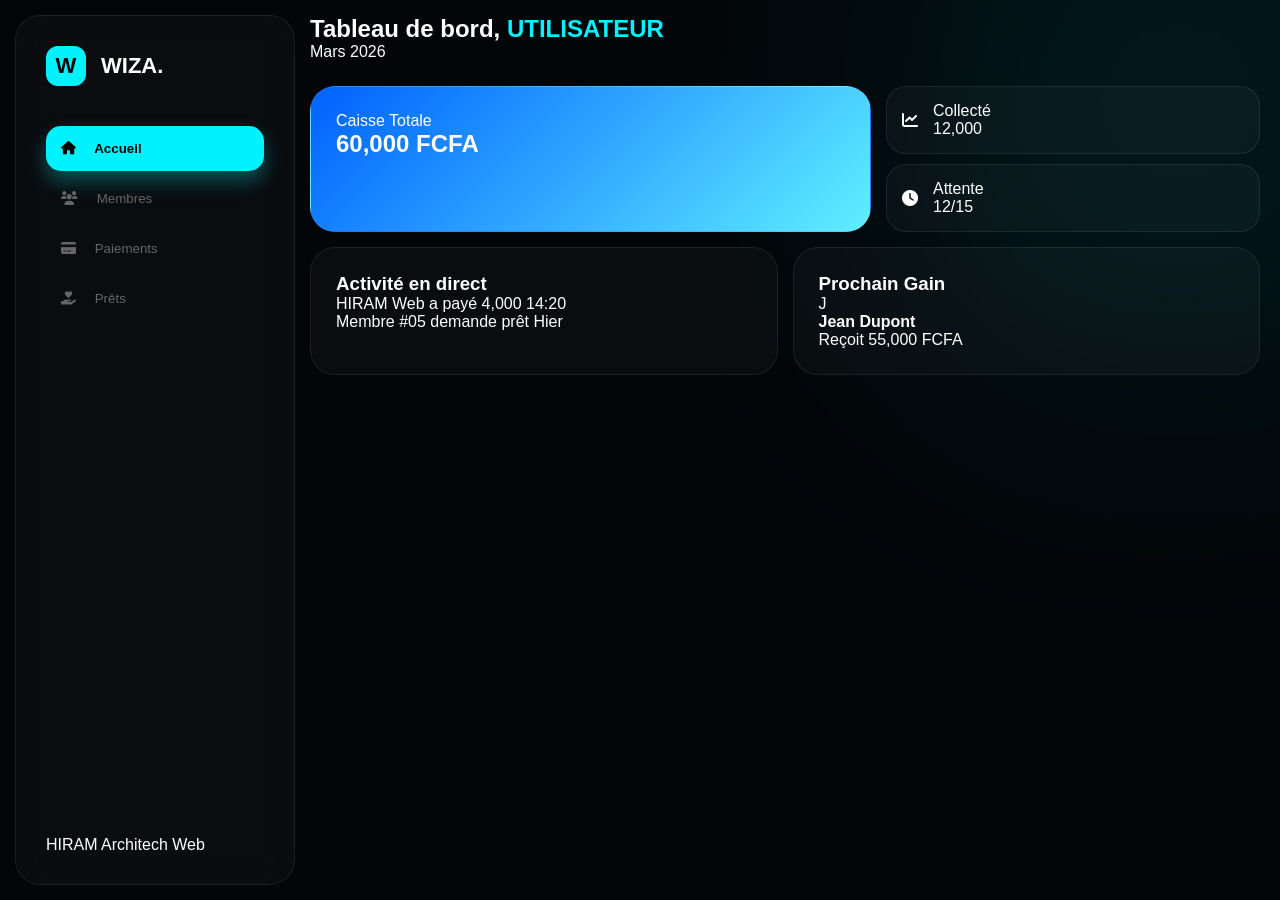
==== index.html @ 7eb0c005 "Add files via upload" ====
<!DOCTYPE html>
<html lang="fr">
<head>
    <meta charset="UTF-8">
    <meta name="viewport" content="width=device-width, initial-scale=1.0">
    <title>Wiza Premium | Tontine Hub</title>
    <link rel="stylesheet" href="style.css">
    <link rel="icon" type="image/png" href="./asset/J.png">
    <link rel="apple-touch-icon" href="./asset/J.png">
    <link rel="stylesheet" href="https://cdnjs.cloudflare.com/ajax/libs/font-awesome/6.0.0/css/all.min.css">
</head>
<body>
    <div class="blob-bg"></div>

    <div class="app-shell">
        <aside class="sidebar">
            <div class="brand">
                <div class="brand-icon">W</div>
                <span>WIZA.</span>
            </div>
            <nav class="nav-links">
                <button class="nav-btn active" onclick="showSection('home')"><i class="fa-solid fa-house"></i> Accueil</button>
                <button class="nav-btn" onclick="showSection('members')"><i class="fa-solid fa-users"></i> Membres</button>
                <button class="nav-btn" onclick="showSection('pay')"><i class="fa-solid fa-credit-card"></i> Paiements</button>
                <button class="nav-btn" onclick="showSection('loan')"><i class="fa-solid fa-hand-holding-heart"></i> Prêts</button>
            </nav>
            <div class="sidebar-footer">HIRAM Architech Web</div>
        </aside>

        <main class="content">
            
            <section id="home" class="page active">
                <div class="header-main">
                    <h1>Tableau de bord, <span>UTILISATEUR</span></h1>
                    <div class="date-now">Mars 2026</div>
                </div>

                <div class="stats-row">
                    <div class="card card-gradient">
                        <span class="label">Caisse Totale</span>
                        <h2 class="amount">60,000 <span>FCFA</span></h2>
                        <div class="progress-bar"><div class="fill" style="width: 80%;"></div></div>
                    </div>
                    <div class="mini-stats">
                        <div class="card-mini"><i class="fa-solid fa-chart-line"></i> <div><span>Collecté</span><p>12,000</p></div></div>
                        <div class="card-mini"><i class="fa-solid fa-clock"></i> <div><span>Attente</span><p>12/15</p></div></div>
                    </div>
                </div>

                <div class="double-grid">
                    <div class="card glass">
                        <h3>Activité en direct</h3>
                        <div class="log-item"><div class="dot green"></div><p>HIRAM Web a payé 4,000 <span>14:20</span></p></div>
                        <div class="log-item"><div class="dot orange"></div><p>Membre #05 demande prêt <span>Hier</span></p></div>
                    </div>
                    <div class="card glass next-gain">
                        <h3>Prochain Gain</h3>
                        <div class="user-chip">
                            <div class="avatar">J</div>
                            <div><strong>Jean Dupont</strong><p>Reçoit 55,000 FCFA</p></div>
                        </div>
                    </div>
                </div>
            </section>

            <section id="members" class="page">
                <div class="header-main"><h1>Nos <span>15 Membres</span></h1></div>
                <div class="members-grid" id="members-list">
                    </div>
            </section>

            <section id="pay" class="page">
                <div class="header-main"><h1>Mode de dépôt</h1></div>
                <div class="pay-grid">
                    <div class="pay-btn mtn" onclick="initiatePay('MTN')">
                        <i class="fa-solid fa-phone"></i>
                        <h2>MTN Money</h2>
                        <p>Composer <b>*104#</b></p>
                    </div>
                    <div class="pay-btn airtel" onclick="initiatePay('Airtel')">
                        <i class="fa-solid fa-mobile-screen"></i>
                        <h2>Airtel Money</h2>
                        <p>Composer <b>*128#</b></p>
                    </div>
                </div>
            </section>

            <section id="loan" class="page">
                <div class="header-main"><h1>Besoin d'aide ?</h1></div>
                <div class="card glass loan-container">
                    <h2>Demander une avance</h2>
                    <textarea id="loanTxt" placeholder="Expliquez votre situation..."></textarea>
                    <button class="btn-main" onclick="sendLoan()">Envoyer la demande</button>
                </div>
            </section>

        </main>
    </div>

    <script src="script.js"></script>
</body>
</html>
---- style.css ----
:root {
    --accent: #00f2fe;
    --bg: #030508;
    --glass: rgba(255, 255, 255, 0.03);
    --border: rgba(255, 255, 255, 0.08);
}

* { margin: 0; padding: 0; box-sizing: border-box; font-family: 'Segoe UI', sans-serif; }
body { background: var(--bg); color: white; height: 100vh; overflow: hidden; }

/* Blob décoratif */
.blob-bg { position: absolute; top: -100px; right: -100px; width: 400px; height: 400px; background: #00f2fe; filter: blur(150px); opacity: 0.15; z-index: -1; }

.app-shell { display: flex; height: 100vh; padding: 15px; gap: 15px; }

/* SIDEBAR GLASSMorphism */
.sidebar { width: 280px; background: var(--glass); backdrop-filter: blur(20px); border: 1px solid var(--border); border-radius: 25px; padding: 30px; display: flex; flex-direction: column; }
.brand { display: flex; align-items: center; gap: 15px; font-size: 22px; font-weight: 900; margin-bottom: 40px; }
.brand-icon { width: 40px; height: 40px; background: var(--accent); color: #000; display: flex; align-items: center; justify-content: center; border-radius: 12px; }
.nav-links { flex-grow: 1; }
.nav-btn { width: 100%; padding: 15px; background: none; border: none; color: #666; text-align: left; cursor: pointer; border-radius: 15px; transition: 0.3s; margin-bottom: 5px; }
.nav-btn i { margin-right: 15px; }
.nav-btn.active { background: var(--accent); color: #000; font-weight: bold; box-shadow: 0 10px 20px rgba(0,242,254,0.3); }

/* CONTENT AREA */
.content { flex-grow: 1; overflow-y: auto; padding-right: 5px; }
.page { display: none; }
.page.active { display: block; animation: fadeInUp 0.4s ease; }

.header-main { margin-bottom: 25px; }
.header-main h1 span { color: var(--accent); }

/* CARDS */
.card { background: var(--glass); border: 1px solid var(--border); border-radius: 25px; padding: 25px; }
.card-gradient { background: linear-gradient(135deg, #0061ff, #60efff); color: white; }
.stats-row { display: grid; grid-template-columns: 1.5fr 1fr; gap: 15px; margin-bottom: 15px; }
.mini-stats { display: flex; flex-direction: column; gap: 10px; }
.card-mini { background: var(--glass); border: 1px solid var(--border); padding: 15px; border-radius: 20px; display: flex; align-items: center; gap: 15px; }

.double-grid { display: grid; grid-template-columns: 1fr 1fr; gap: 15px; }

/* MEMBERS GRID */
.members-grid { display: grid; grid-template-columns: repeat(auto-fill, minmax(250px, 1fr)); gap: 15px; }
.member-item { background: var(--glass); border: 1px solid var(--border); padding: 20px; border-radius: 20px; text-align: center; }
.member-item strong { display: block; margin: 10px 0; }
.status-pill { padding: 5px 10px; border-radius: 10px; font-size: 11px; font-weight: bold; }
.paid { background: rgba(0, 255, 127, 0.1); color: #00ff7f; }
.wait { background: rgba(255, 69, 58, 0.1); color: #ff453a; }

/* PAYMENTS */
.pay-grid { display: grid; grid-template-columns: 1fr 1fr; gap: 20px; }
.pay-btn { padding: 40px; border-radius: 25px; text-align: center; cursor: pointer; transition: 0.3s; }
.mtn { background: #ffcc00; color: #000; }
.airtel { background: #ed1c24; color: #fff; }

/* RESPONSIVE MOBILE */
@media (max-width: 850px) {
    .app-shell { flex-direction: column; padding: 10px; }
    .sidebar { width: 100%; height: 70px; position: fixed; bottom: 10px; left: 10px; width: calc(100% - 20px); z-index: 100; flex-direction: row; padding: 10px; }
    .nav-links { display: flex; width: 100%; justify-content: space-around; }
    .brand, .sidebar-footer { display: none; }
    .stats-row, .double-grid, .pay-grid { grid-template-columns: 1fr; }
    .content { padding-bottom: 100px; }
}

@keyframes fadeInUp { from { opacity: 0; transform: translateY(20px); } to { opacity: 1; transform: translateY(0); } }
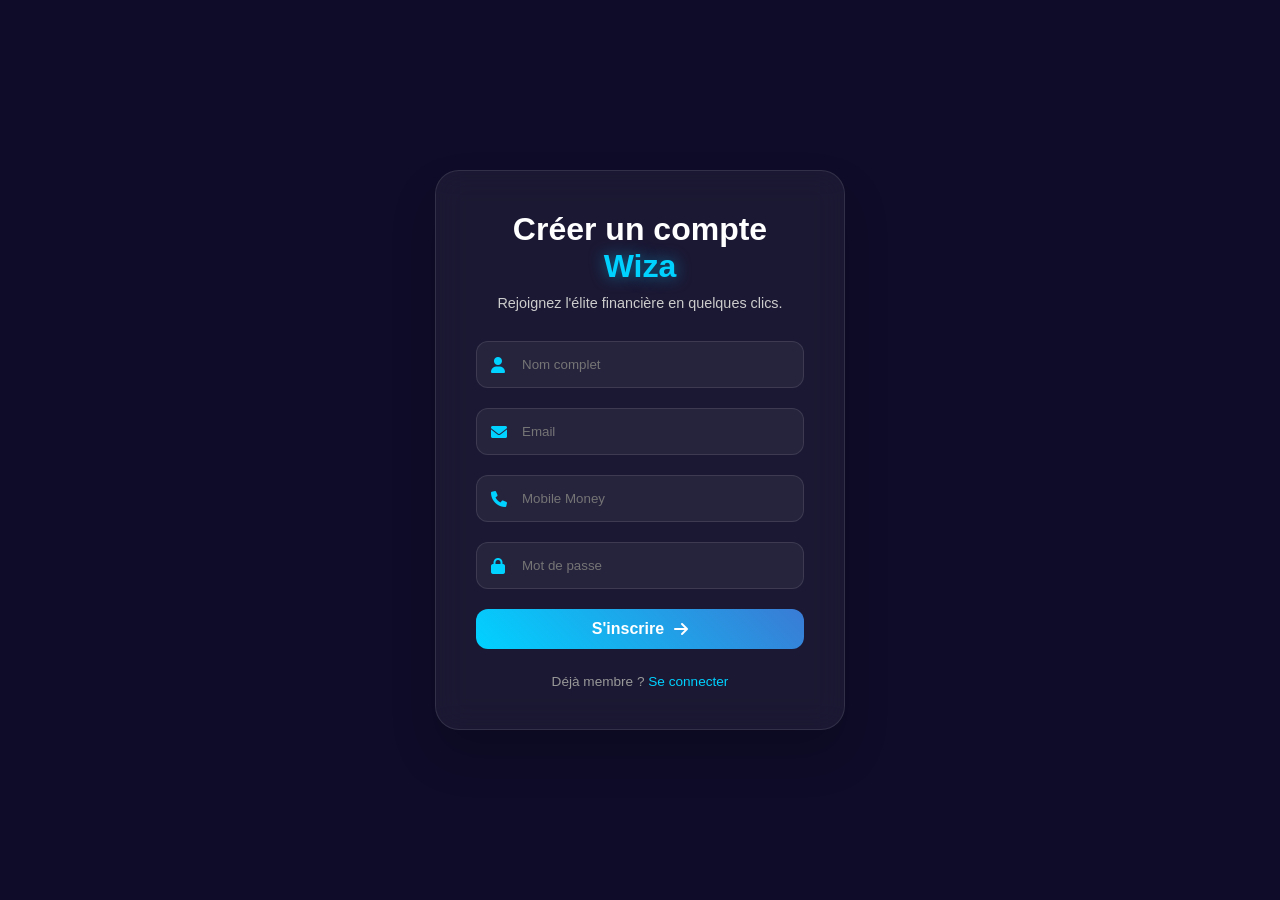
==== commit f2c62b47: "Add files via upload" ====
--- a/index.html
+++ b/index.html
@@ -3,100 +3,62 @@
 <head>
     <meta charset="UTF-8">
     <meta name="viewport" content="width=device-width, initial-scale=1.0">
-    <title>Wiza Premium | Tontine Hub</title>
+    <title>| Wiza-inscription</title>
     <link rel="stylesheet" href="style.css">
+    <link rel="apple-touch-icon" href="./asset/J.png">
     <link rel="icon" type="image/png" href="./asset/J.png">
-    <link rel="apple-touch-icon" href="./asset/J.png">
-    <link rel="stylesheet" href="https://cdnjs.cloudflare.com/ajax/libs/font-awesome/6.0.0/css/all.min.css">
+    <link href="https://cdnjs.cloudflare.com/ajax/libs/font-awesome/6.0.0/css/all.min.css" rel="stylesheet">
+    <link rel="stylesheet" href="style1.css">
+    <!-- je dois poser a ia comment faire pour tester mon backend comme en texte html  -->
+    
 </head>
 <body>
-    <div class="blob-bg"></div>
+<div class="container">
+<form  id="contact-form"  action="https://api.web3forms.com/submit" method="POST" class="glass-form">
+    <input type="hidden" name="access_key" value="8ced0072-2b9f-4238-b474-663de19e1aac">
 
-    <div class="app-shell">
-        <aside class="sidebar">
-            <div class="brand">
-                <div class="brand-icon">W</div>
-                <span>WIZA.</span>
-            </div>
-            <nav class="nav-links">
-                <button class="nav-btn active" onclick="showSection('home')"><i class="fa-solid fa-house"></i> Accueil</button>
-                <button class="nav-btn" onclick="showSection('members')"><i class="fa-solid fa-users"></i> Membres</button>
-                <button class="nav-btn" onclick="showSection('pay')"><i class="fa-solid fa-credit-card"></i> Paiements</button>
-                <button class="nav-btn" onclick="showSection('loan')"><i class="fa-solid fa-hand-holding-heart"></i> Prêts</button>
-            </nav>
-            <div class="sidebar-footer">HIRAM Architech Web</div>
-        </aside>
+    <h2>Créer un compte <span class="accent">Wiza</span></h2>
+    <p class="subtitle">Rejoignez l'élite financière en quelques clics.</p>
 
-        <main class="content">
-            
-            <section id="home" class="page active">
-                <div class="header-main">
-                    <h1>Tableau de bord, <span>UTILISATEUR</span></h1>
-                    <div class="date-now">Mars 2026</div>
-                </div>
-
-                <div class="stats-row">
-                    <div class="card card-gradient">
-                        <span class="label">Caisse Totale</span>
-                        <h2 class="amount">60,000 <span>FCFA</span></h2>
-                        <div class="progress-bar"><div class="fill" style="width: 80%;"></div></div>
-                    </div>
-                    <div class="mini-stats">
-                        <div class="card-mini"><i class="fa-solid fa-chart-line"></i> <div><span>Collecté</span><p>12,000</p></div></div>
-                        <div class="card-mini"><i class="fa-solid fa-clock"></i> <div><span>Attente</span><p>12/15</p></div></div>
-                    </div>
-                </div>
-
-                <div class="double-grid">
-                    <div class="card glass">
-                        <h3>Activité en direct</h3>
-                        <div class="log-item"><div class="dot green"></div><p>HIRAM Web a payé 4,000 <span>14:20</span></p></div>
-                        <div class="log-item"><div class="dot orange"></div><p>Membre #05 demande prêt <span>Hier</span></p></div>
-                    </div>
-                    <div class="card glass next-gain">
-                        <h3>Prochain Gain</h3>
-                        <div class="user-chip">
-                            <div class="avatar">J</div>
-                            <div><strong>Jean Dupont</strong><p>Reçoit 55,000 FCFA</p></div>
-                        </div>
-                    </div>
-                </div>
-            </section>
-
-            <section id="members" class="page">
-                <div class="header-main"><h1>Nos <span>15 Membres</span></h1></div>
-                <div class="members-grid" id="members-list">
-                    </div>
-            </section>
-
-            <section id="pay" class="page">
-                <div class="header-main"><h1>Mode de dépôt</h1></div>
-                <div class="pay-grid">
-                    <div class="pay-btn mtn" onclick="initiatePay('MTN')">
-                        <i class="fa-solid fa-phone"></i>
-                        <h2>MTN Money</h2>
-                        <p>Composer <b>*104#</b></p>
-                    </div>
-                    <div class="pay-btn airtel" onclick="initiatePay('Airtel')">
-                        <i class="fa-solid fa-mobile-screen"></i>
-                        <h2>Airtel Money</h2>
-                        <p>Composer <b>*128#</b></p>
-                    </div>
-                </div>
-            </section>
-
-            <section id="loan" class="page">
-                <div class="header-main"><h1>Besoin d'aide ?</h1></div>
-                <div class="card glass loan-container">
-                    <h2>Demander une avance</h2>
-                    <textarea id="loanTxt" placeholder="Expliquez votre situation..."></textarea>
-                    <button class="btn-main" onclick="sendLoan()">Envoyer la demande</button>
-                </div>
-            </section>
-
-        </main>
+    <div class="input-group">
+        <i class="fas fa-user"></i>
+        <input type="text" name="nom" placeholder="Nom complet" required>
     </div>
 
-    <script src="script.js"></script>
+    <div class="input-group">
+        <i class="fas fa-envelope"></i>
+        <input type="email" name="email" placeholder="Email" required>
+    </div>
+
+    <div class="input-group">
+        <i class="fas fa-phone"></i>
+        <input type="tel" name="tel" placeholder="Mobile Money" required>
+    </div>
+
+    <div class="input-group">
+        <i class="fas fa-lock"></i>
+        <input type="password" name="pass" placeholder="Mot de passe" required>
+    </div>
+
+    <input type="hidden" name="redirect" value="index1.html">
+
+    <button type="submit" class="btn-submit">
+        <span>S'inscrire</span>
+        <i class="fas fa-arrow-right"></i>
+    </button>
+
+    <p class="footer-text">Déjà membre ? <a href="index1.html">Se connecter</a></p>
+</form>
+<div id="success-message" style="display: none; text-align: center; color: white; padding: 20px;">
+    <i class="fas fa-clock" style="font-size: 3rem; color: #00d2ff; margin-bottom: 20px;"></i>
+    <h2 class="accent">Demande reçue !</h2>
+    <p>Merci de patienter 1J pour vous mettre dans un groupe. Une note vous sera envoyée sur votre email.</p>
+</div>
+</div>
+
+ <script src="script1.js"></script>
 </body>
-</html>+
+
+</html>
+
--- a/style.css
+++ b/style.css
@@ -53,6 +53,10 @@
 .mtn { background: #ffcc00; color: #000; }
 .airtel { background: #ed1c24; color: #fff; }
 
+/* ce que j'ai ajouter  */
+textarea{width: 80%; height: 100px; border-radius: 22px; text-align: center;}
+button{width: 30%; height: 40px; background: #00f2fe; border-radius: 22px;}
+
 /* RESPONSIVE MOBILE */
 @media (max-width: 850px) {
     .app-shell { flex-direction: column; padding: 10px; }
--- a/style1.css
+++ b/style1.css
@@ -0,0 +1,162 @@
+    :root {
+    --primary: #00d2ff;
+    --secondary: #928dab;
+    --glass: rgba(255, 255, 255, 0.05);
+    --border: rgba(255, 255, 255, 0.1);
+}
+
+body {
+    margin: 0;
+    font-family: 'Segoe UI', sans-serif;
+    background: #0f0c29;
+    display: flex;
+    justify-content: center;
+    align-items: center;
+    min-height: 100vh;
+    overflow: hidden;
+    color: white;
+}
+
+/* Animation d'arrière-plan */
+.background-animation {
+    position: absolute;
+    width: 200%;
+    height: 200%;
+    background: radial-gradient(circle, #24243e 0%, #0f0c29 100%);
+    z-index: -1;
+}
+
+.container {
+    width: 100%;
+    max-width: 450px;
+    padding: 20px;
+}
+
+.glass-form {
+    background: var(--glass);
+    backdrop-filter: blur(15px);
+    -webkit-backdrop-filter: blur(15px);
+    border: 1px solid var(--border);
+    border-radius: 24px;
+    padding: 40px;
+    box-shadow: 0 25px 45px rgba(0,0,0,0.2);
+    text-align: center;
+}
+
+h2 {
+    font-size: 2rem;
+    margin-bottom: 10px;
+}
+
+.accent {
+    color: var(--primary);
+    text-shadow: 0 0 15px rgba(0, 210, 255, 0.5);
+}
+
+.subtitle {
+    font-size: 0.9rem;
+    color: #ccc;
+    margin-bottom: 30px;
+}
+
+/* Style des champs de saisie */
+.input-group {
+    position: relative;
+    margin-bottom: 20px;
+}
+
+.input-group i {
+    position: absolute;
+    left: 15px;
+    top: 50%;
+    transform: translateY(-50%);
+    color: var(--primary);
+}
+
+.input-group input {
+    width: 100%;
+    padding: 15px 15px 15px 45px;
+    background: rgba(255, 255, 255, 0.05);
+    border: 1px solid var(--border);
+    border-radius: 12px;
+    outline: none;
+    color: white;
+    box-sizing: border-box;
+    transition: 0.3s;
+}
+
+.input-group input:focus {
+    border-color: var(--primary);
+    background: rgba(255, 255, 255, 0.1);
+    box-shadow: 0 0 10px rgba(0, 210, 255, 0.2);
+}
+
+/* Bouton stylé */
+.btn-submit {
+    width: 100%;
+    padding: 15px;
+    margin-top: 20px;
+    border: none;
+    border-radius: 12px;
+    background: linear-gradient(45deg, #00d2ff, #3a7bd5);
+    color: white;
+    font-weight: bold;
+    font-size: 1rem;
+    cursor: pointer;
+    display: flex;
+    justify-content: center;
+    align-items: center;
+    gap: 10px;
+    transition: 0.3s;
+}
+
+.btn-submit:hover {
+    transform: translateY(-3px);
+    box-shadow: 0 10px 20px rgba(0, 210, 255, 0.3);
+}
+
+.footer-text {
+    margin-top: 25px;
+    font-size: 0.85rem;
+    color: #999;
+}
+
+.footer-text a {
+    color: var(--primary);
+    text-decoration: none;
+}
+
+
+/* Optimisation pour Mobile */
+@media (max-width: 480px) {
+    .glass-form {
+        padding: 25px 20px;  
+        margin: 10px;       
+        border-radius: 18px;
+    }
+
+    h2 {
+        font-size: 1.6rem;  
+    }
+
+    .subtitle {
+        font-size: 0.8rem;
+    }
+
+    .input-group input {
+        padding: 12px 12px 12px 40px;  
+    }
+
+    .btn-submit {
+        padding: 12px;
+    }
+}
+
+/* Gestion des écrans très petits ou en mode paysage */
+@media (max-height: 600px) {
+    body {
+        align-items: flex-start; 
+        overflow-y: auto;
+        padding: 20px 0;
+    }
+}
